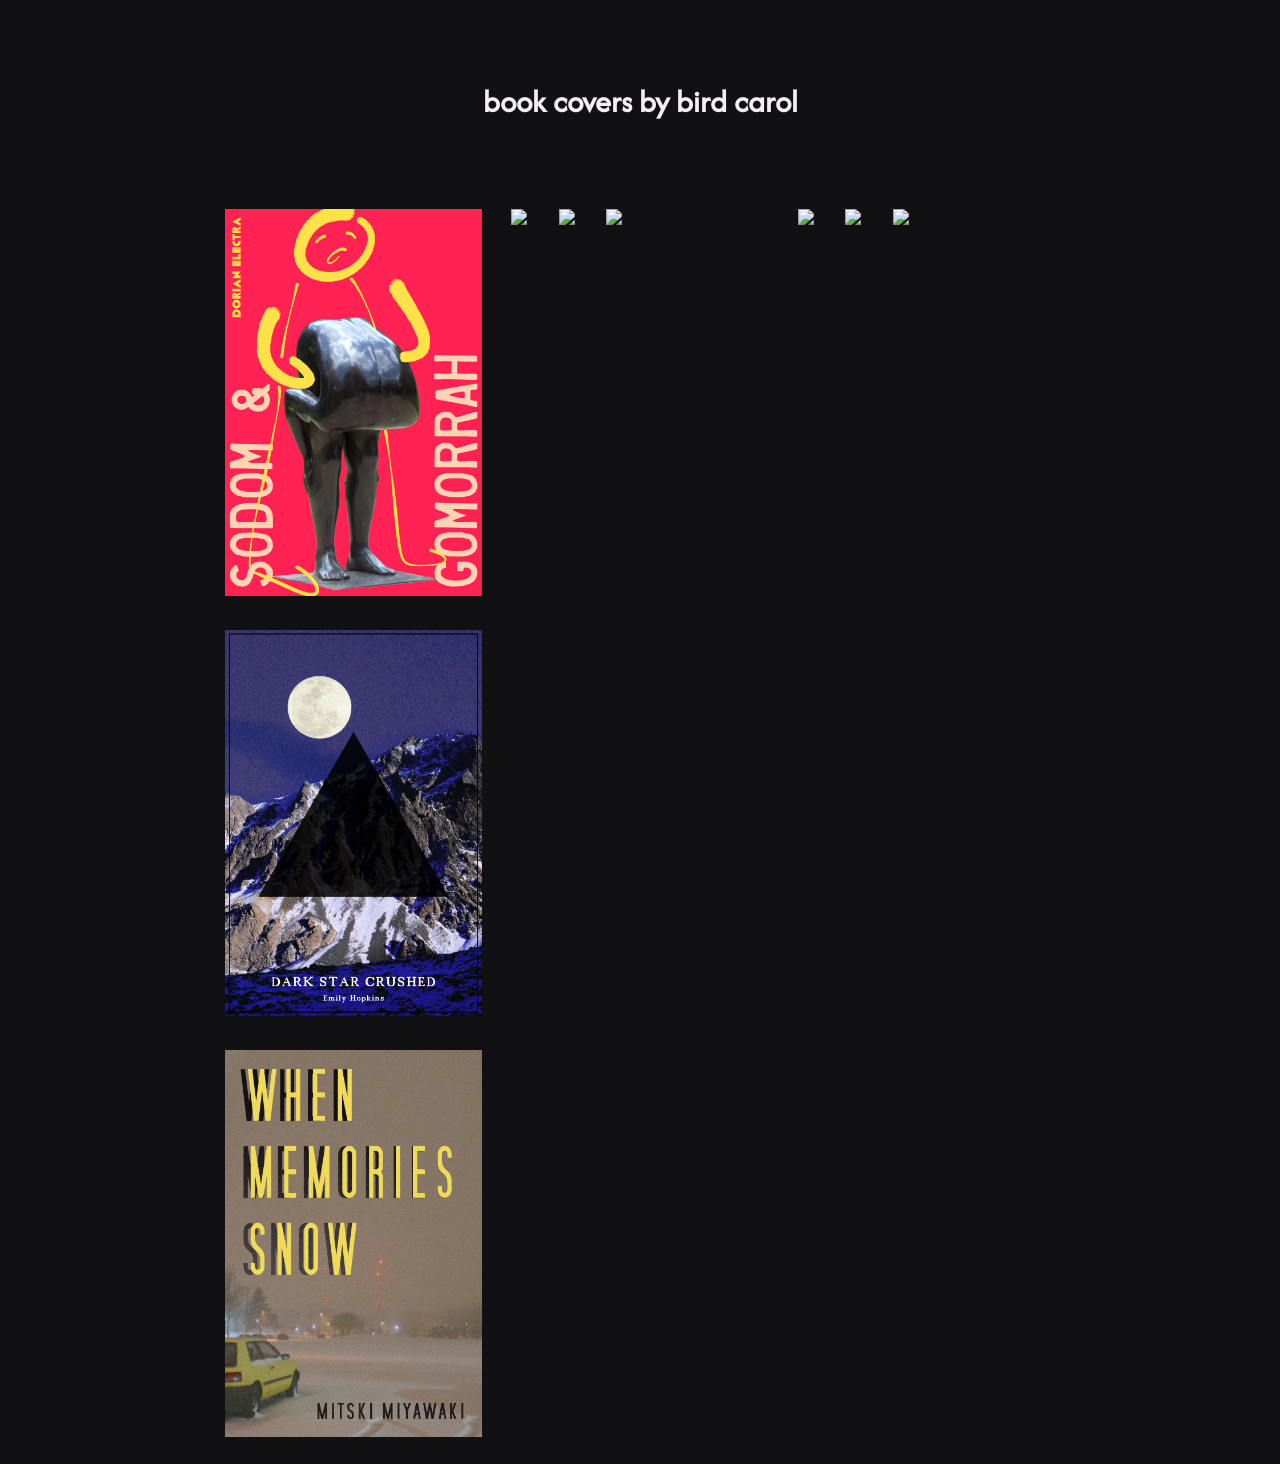
==== index.html @ 57d7cb7a "Update index.html" ====
<!DOCTYPE html>
<html>
    <head>
        <link rel="stylesheet" href="./styles.css">
        <title>bird carol design</title>
    </head>
    <body>
        <div class="title">
            <h1>book covers by bird carol</h1>
        </div>
        
        <div class="responsive-three-columns">
            <div>
                <img src="./images/sodom-full.png">
                <img src="./images/crushed-full.png">
                <img src="./images/memories-full.png">
            </div>
            <div>
                <img src="./images/girlhell1999-full.png">
                <img src="./images/girlhell1999-full.png">
                <img src="./images/girlhell1999-full.png">
            </div>
            <div>
                <img src="./images/girlhell1999-full.png">
                <img src="./images/girlhell1999-full.png">
                <img src="./images/girlhell1999-full.png">
            </div>
            
        </div>
        
    </body>
</html>
---- styles.css ----
@font-face { font-family: Afacad Flux; 
			 src: url('./static/AfacadFlux-Regular.ttf'); } 

body {
    height:100%;
    background-color:#111113;
    font-family: Afacad Flux, sans-serif;
}

.title {
    color:#F3EFF5;
    text-align: center;
    padding:4%
}

.responsive-three-columns {
    display:flex;
    flex-wrap:wrap;
    margin:0 16% 0 16%
}

.responsive-three-columns * > {
    width:100%;
}

.responsive-three-columns * > img {
    width:90%;
    height:auto;
    padding:5%
}

@media (min-width:1000px) {
    .responsive-three-columns > * {
        width:calc(100% / 3);
    }
}
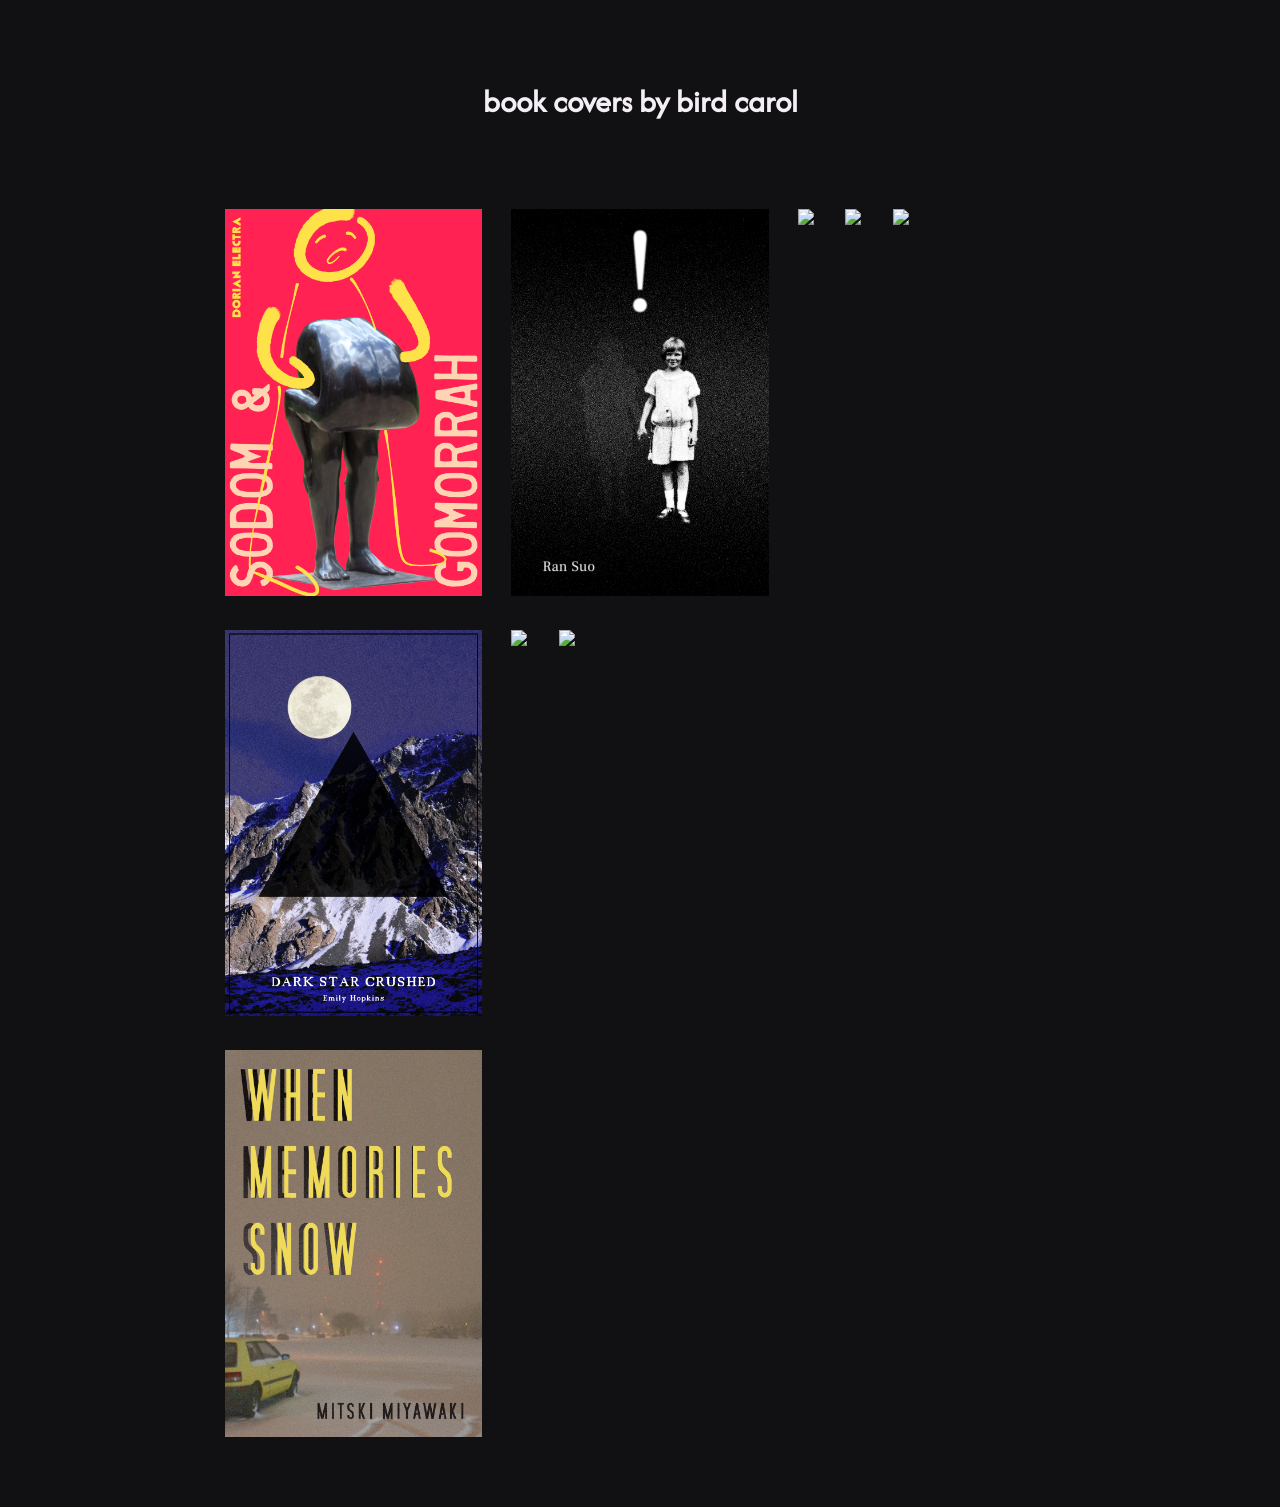
==== commit b39317e9: "Update index.html" ====
--- a/index.html
+++ b/index.html
@@ -16,7 +16,7 @@
                 <img src="./images/memories-full.png">
             </div>
             <div>
-                <img src="./images/girlhell1999-full.png">
+                <img src="./images/!-full.png">
                 <img src="./images/girlhell1999-full.png">
                 <img src="./images/girlhell1999-full.png">
             </div>
--- a/styles.css
+++ b/styles.css
@@ -16,7 +16,7 @@
 .responsive-three-columns {
     display:flex;
     flex-wrap:wrap;
-    margin:0 16% 0 16%
+    margin:0 16% 4% 16%
 }
 
 .responsive-three-columns * > {
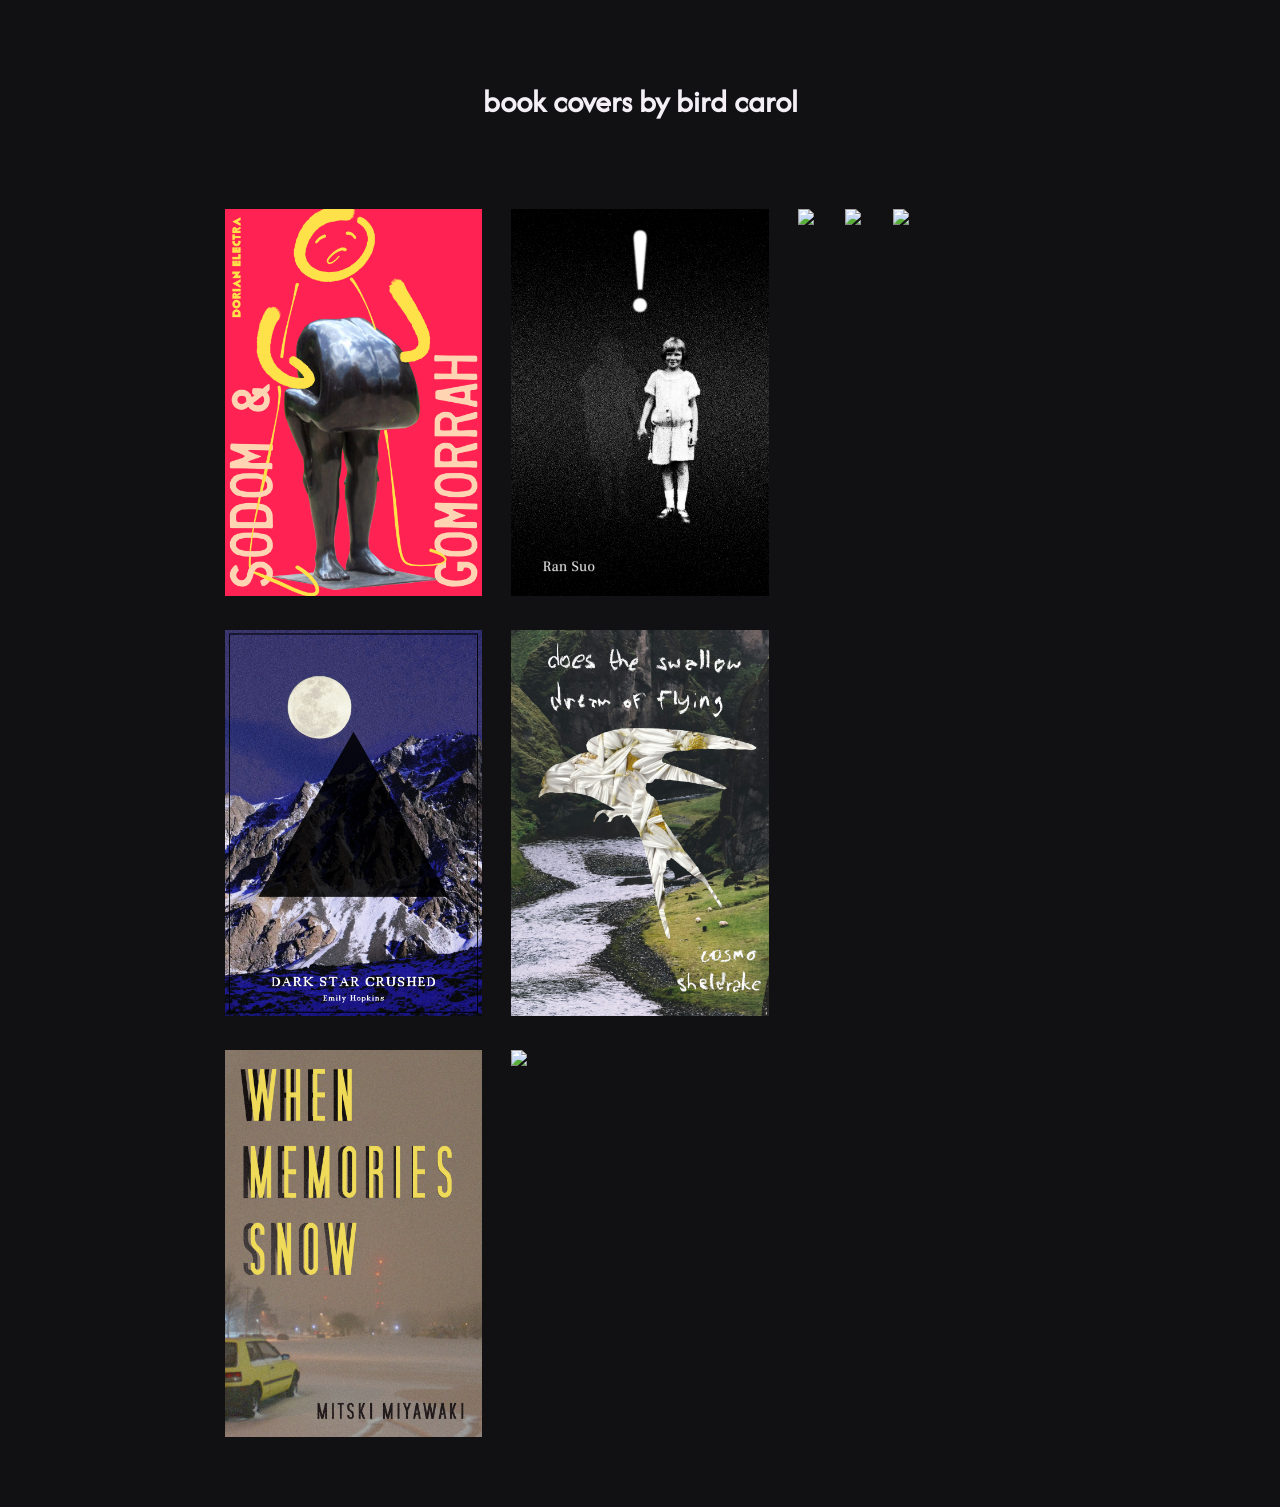
==== commit 977e8b51: "Update index.html" ====
--- a/index.html
+++ b/index.html
@@ -17,7 +17,7 @@
             </div>
             <div>
                 <img src="./images/!-full.png">
-                <img src="./images/girlhell1999-full.png">
+                <img src="./images/swallow-full.png">
                 <img src="./images/girlhell1999-full.png">
             </div>
             <div>
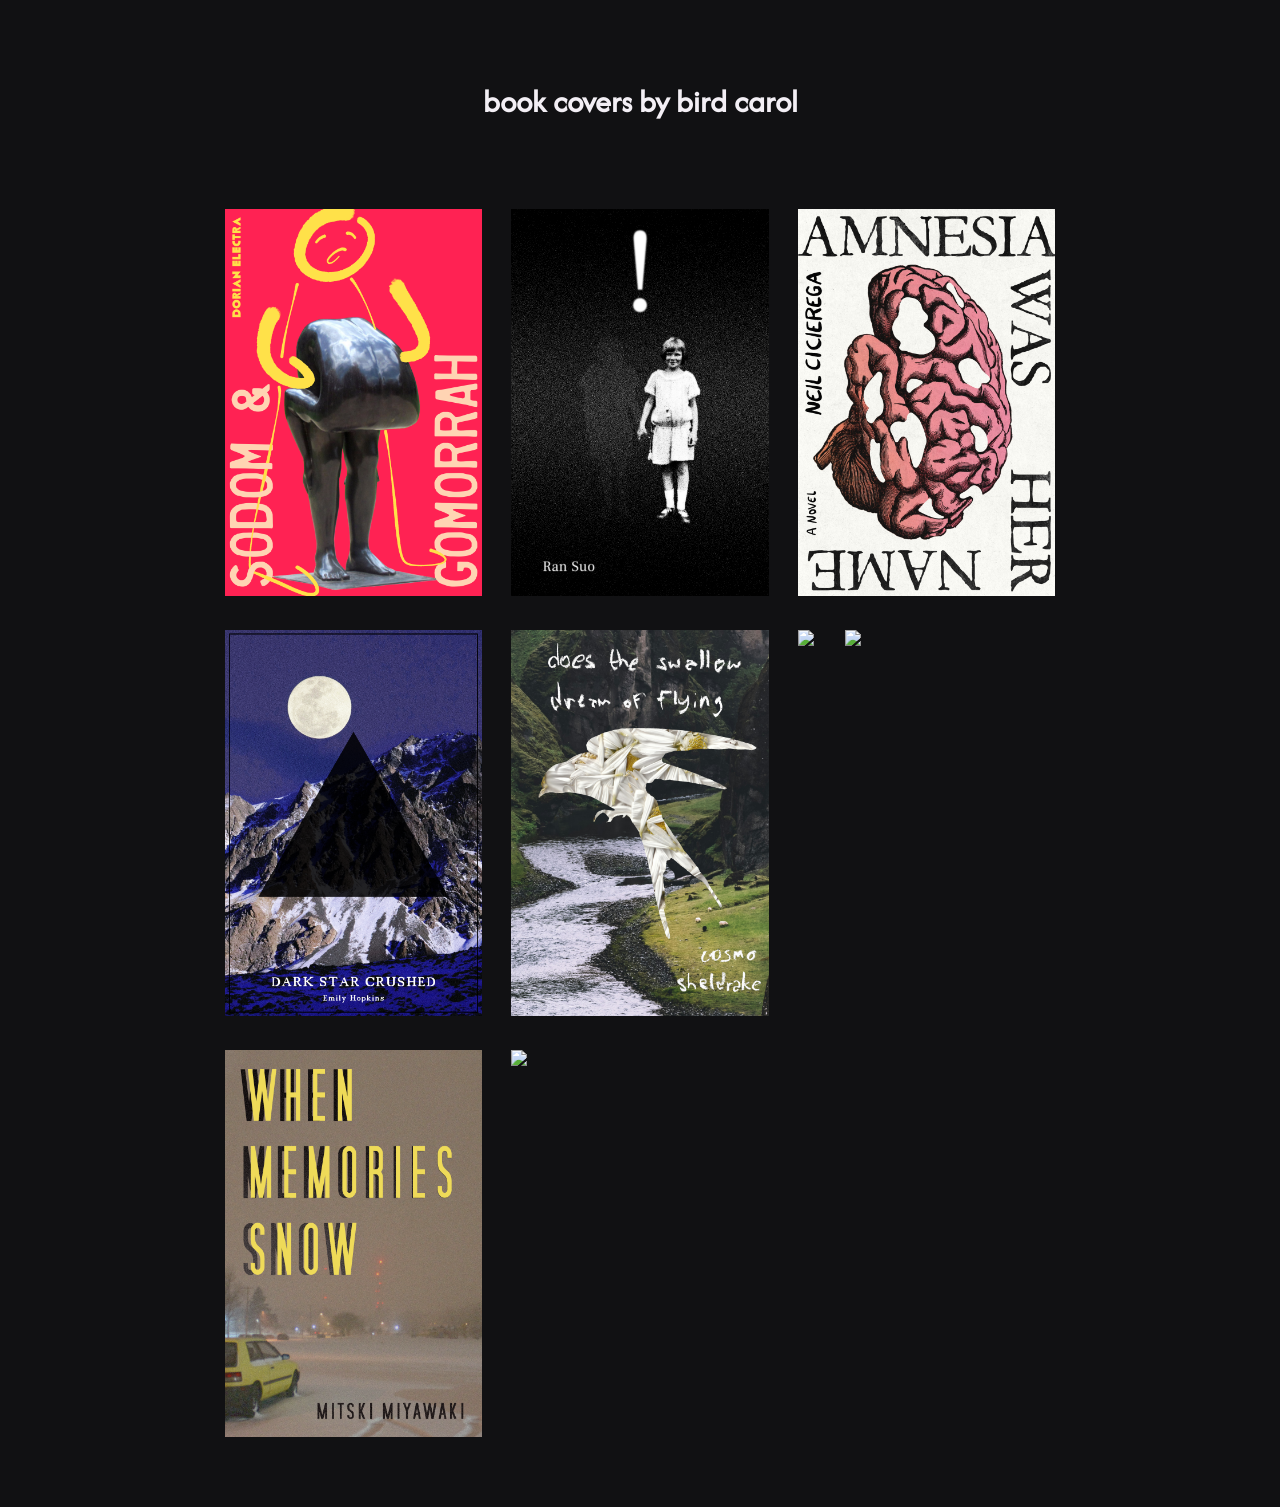
==== commit b754f83e: "Update index.html" ====
--- a/index.html
+++ b/index.html
@@ -21,7 +21,7 @@
                 <img src="./images/girlhell1999-full.png">
             </div>
             <div>
-                <img src="./images/girlhell1999-full.png">
+                <img src="./images/amnesia-full.png">
                 <img src="./images/girlhell1999-full.png">
                 <img src="./images/girlhell1999-full.png">
             </div>
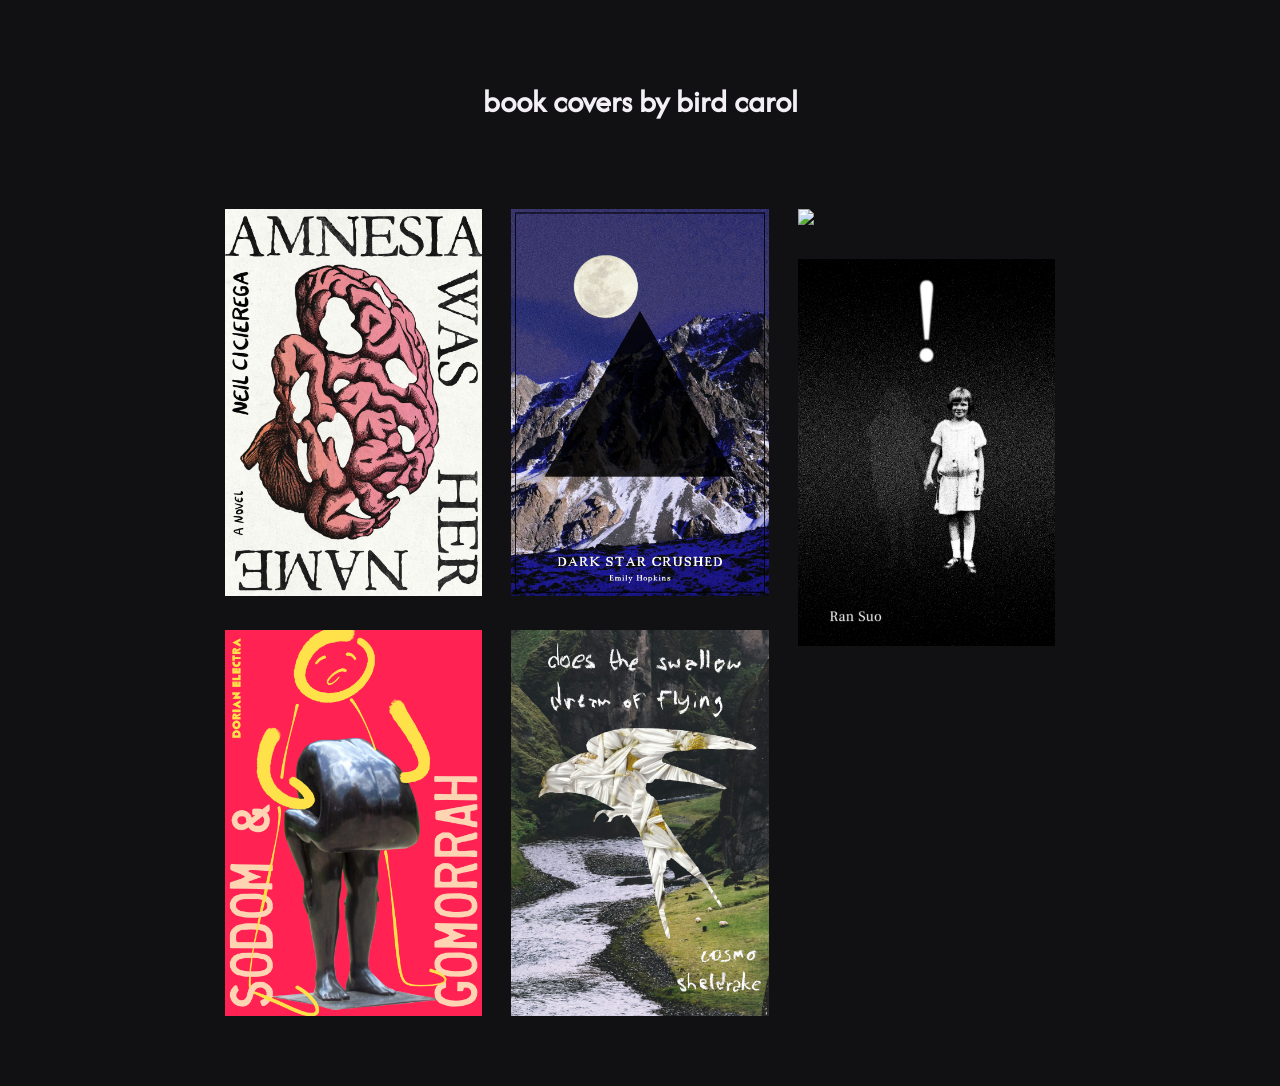
==== commit 28109e7b: "Update index.html" ====
--- a/index.html
+++ b/index.html
@@ -11,19 +11,19 @@
         
         <div class="responsive-three-columns">
             <div>
+                <img src="./images/amnesia-full.png">
                 <img src="./images/sodom-full.png">
-                <img src="./images/crushed-full.png">
-                <img src="./images/memories-full.png">
+                <!-- <img src="./images/memories-full.png"> -->
             </div>
             <div>
-                <img src="./images/!-full.png">
+                <img src="./images/crushed-full.png">
                 <img src="./images/swallow-full.png">
-                <img src="./images/girlhell1999-full.png">
+                <!-- <img src="./images/girlhell1999-full.png"> -->
             </div>
             <div>
-                <img src="./images/amnesia-full.png">
                 <img src="./images/girlhell1999-full.png">
-                <img src="./images/girlhell1999-full.png">
+                <img src="./images/!-full.png">
+                <!-- <img src="./images/girlhell1999-full.png"> -->
             </div>
             
         </div>
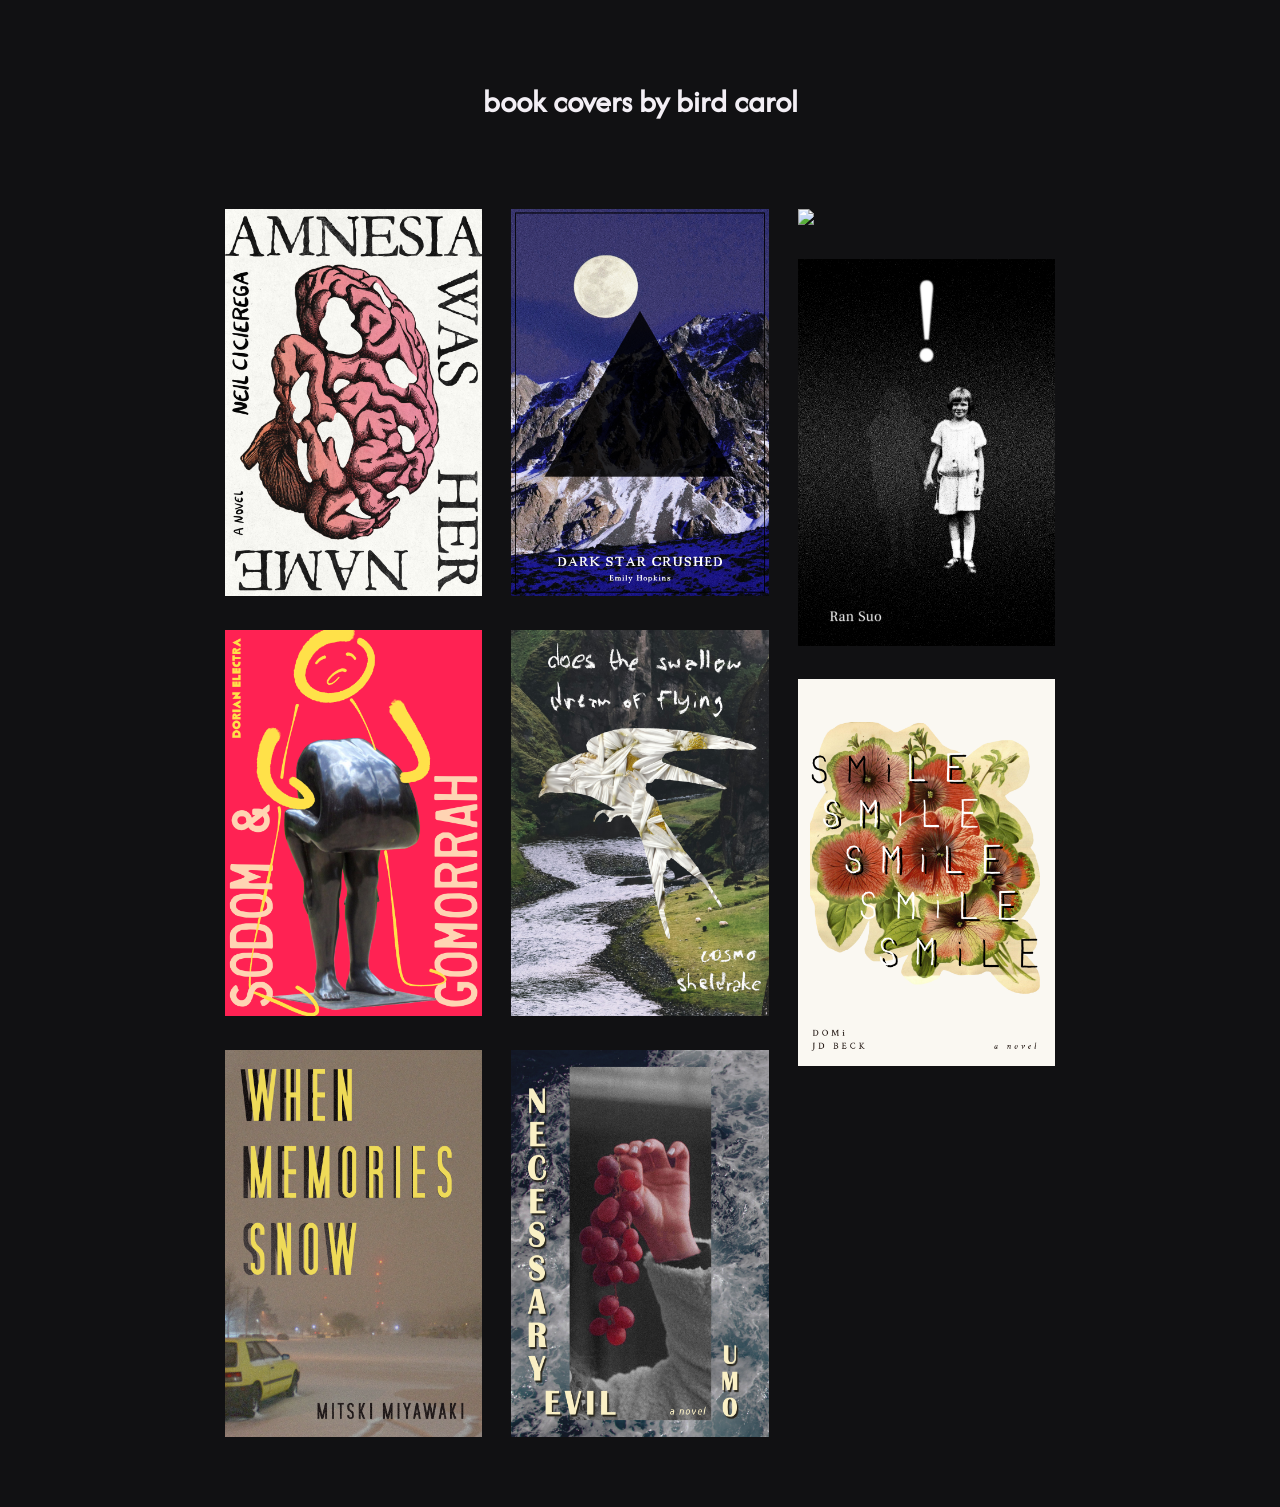
==== commit 0028f8c8: "Update index.html" ====
--- a/index.html
+++ b/index.html
@@ -13,17 +13,17 @@
             <div>
                 <img src="./images/amnesia-full.png">
                 <img src="./images/sodom-full.png">
-                <!-- <img src="./images/memories-full.png"> -->
+                <img src="./images/memories-full.png">
             </div>
             <div>
                 <img src="./images/crushed-full.png">
                 <img src="./images/swallow-full.png">
-                <!-- <img src="./images/girlhell1999-full.png"> -->
+                <img src="./images/necessaryevil-full.png">
             </div>
             <div>
                 <img src="./images/girlhell1999-full.png">
                 <img src="./images/!-full.png">
-                <!-- <img src="./images/girlhell1999-full.png"> -->
+                <img src="./images/smile-full.png">
             </div>
             
         </div>
